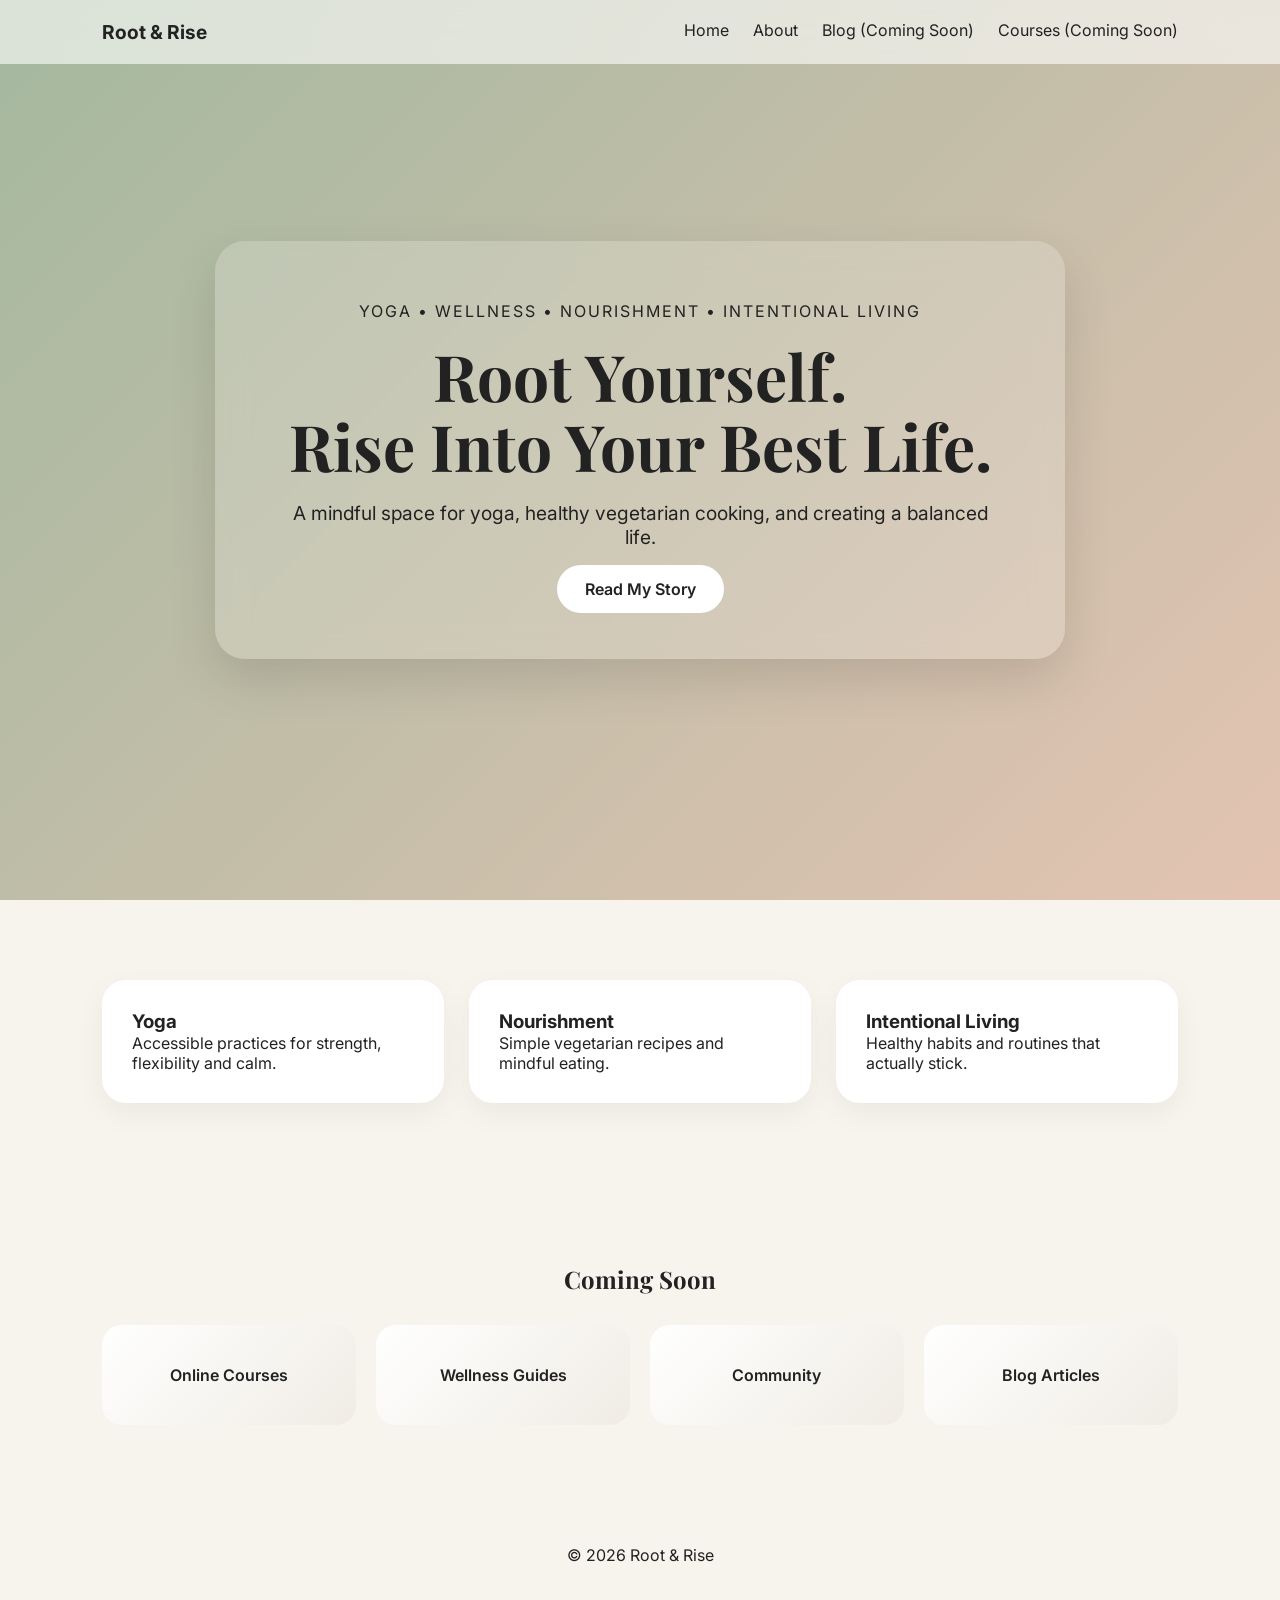
==== index.html @ e66ebacc "Initial Root & Rise website" ====
<!DOCTYPE html>
<html lang="en">
<head>
<meta charset="UTF-8">
<meta name="viewport" content="width=device-width, initial-scale=1.0">
<title>Root & Rise</title>
<link rel="preconnect" href="https://fonts.googleapis.com">
<link rel="preconnect" href="https://fonts.gstatic.com" crossorigin>
<link href="https://fonts.googleapis.com/css2?family=Inter:wght@300;400;500;600;700&family=Playfair+Display:wght@600;700&display=swap" rel="stylesheet">
<link rel="stylesheet" href="styles.css">
</head>
<body>
<nav>
<div class="logo">Root & Rise</div>
<div class="menu">
<a href="index.html">Home</a>
<a href="about.html">About</a>
<a href="#">Blog (Coming Soon)</a>
<a href="#">Courses (Coming Soon)</a>
</div>
</nav>

<section class="hero">
<div class="glass">
<p class="tag">Yoga • Wellness • Nourishment • Intentional Living</p>
<h1>Root Yourself.<br>Rise Into Your Best Life.</h1>
<p class="lead">A mindful space for yoga, healthy vegetarian cooking, and creating a balanced life.</p>
<a class="btn" href="about.html">Read My Story</a>
</div>
</section>

<section class="features">
<div class="card"><h3>Yoga</h3><p>Accessible practices for strength, flexibility and calm.</p></div>
<div class="card"><h3>Nourishment</h3><p>Simple vegetarian recipes and mindful eating.</p></div>
<div class="card"><h3>Intentional Living</h3><p>Healthy habits and routines that actually stick.</p></div>
</section>

<section class="coming">
<h2>Coming Soon</h2>
<div class="grid">
<div class="box">Online Courses</div>
<div class="box">Wellness Guides</div>
<div class="box">Community</div>
<div class="box">Blog Articles</div>
</div>
</section>

<footer>© 2026 Root & Rise</footer>
</body>
</html>
---- styles.css ----
:root{
--sage:#8FA98B;
--cream:#F7F4EE;
--dark:#222;
--accent:#C57B57;
}

*{margin:0;padding:0;box-sizing:border-box}
body{
font-family:Inter,sans-serif;
background:var(--cream);
color:var(--dark);
}

nav{
position:fixed;
top:0;
width:100%;
display:flex;
justify-content:space-between;
padding:20px 8%;
backdrop-filter:blur(20px);
background:rgba(255,255,255,.6);
z-index:100;
}

.logo{
font-weight:700;
font-size:1.2rem;
}

.menu{
display:flex;
gap:24px;
}

.menu a{
text-decoration:none;
color:var(--dark);
}

.hero{
height:100vh;
display:flex;
align-items:center;
justify-content:center;
background:
linear-gradient(135deg, rgba(143,169,139,.8), rgba(197,123,87,.4));
padding:30px;
}

.glass{
max-width:850px;
background:rgba(255,255,255,.18);
backdrop-filter:blur(15px);
padding:60px;
border-radius:30px;
text-align:center;
box-shadow:0 20px 50px rgba(0,0,0,.12);
}

.tag{
letter-spacing:2px;
text-transform:uppercase;
margin-bottom:20px;
}

h1,h2{
font-family:"Playfair Display",serif;
}

h1{
font-size:4rem;
line-height:1.1;
margin-bottom:20px;
}

.lead{
font-size:1.2rem;
margin-bottom:30px;
}

.btn{
background:white;
padding:14px 28px;
border-radius:999px;
text-decoration:none;
color:#222;
font-weight:600;
}

.features{
display:grid;
grid-template-columns:repeat(auto-fit,minmax(250px,1fr));
gap:25px;
padding:80px 8%;
}

.card{
background:white;
padding:30px;
border-radius:24px;
box-shadow:0 10px 30px rgba(0,0,0,.05);
}

.coming{
padding:80px 8%;
text-align:center;
}

.grid{
margin-top:30px;
display:grid;
grid-template-columns:repeat(auto-fit,minmax(220px,1fr));
gap:20px;
}

.box{
background:linear-gradient(135deg,#fff,#f0ece5);
padding:40px;
border-radius:20px;
font-weight:600;
}

.about{
padding:150px 8% 80px;
max-width:900px;
margin:auto;
}

.story{
margin-top:30px;
background:white;
padding:40px;
border-radius:24px;
line-height:1.8;
box-shadow:0 10px 30px rgba(0,0,0,.05);
}

footer{
padding:40px;
text-align:center;
}
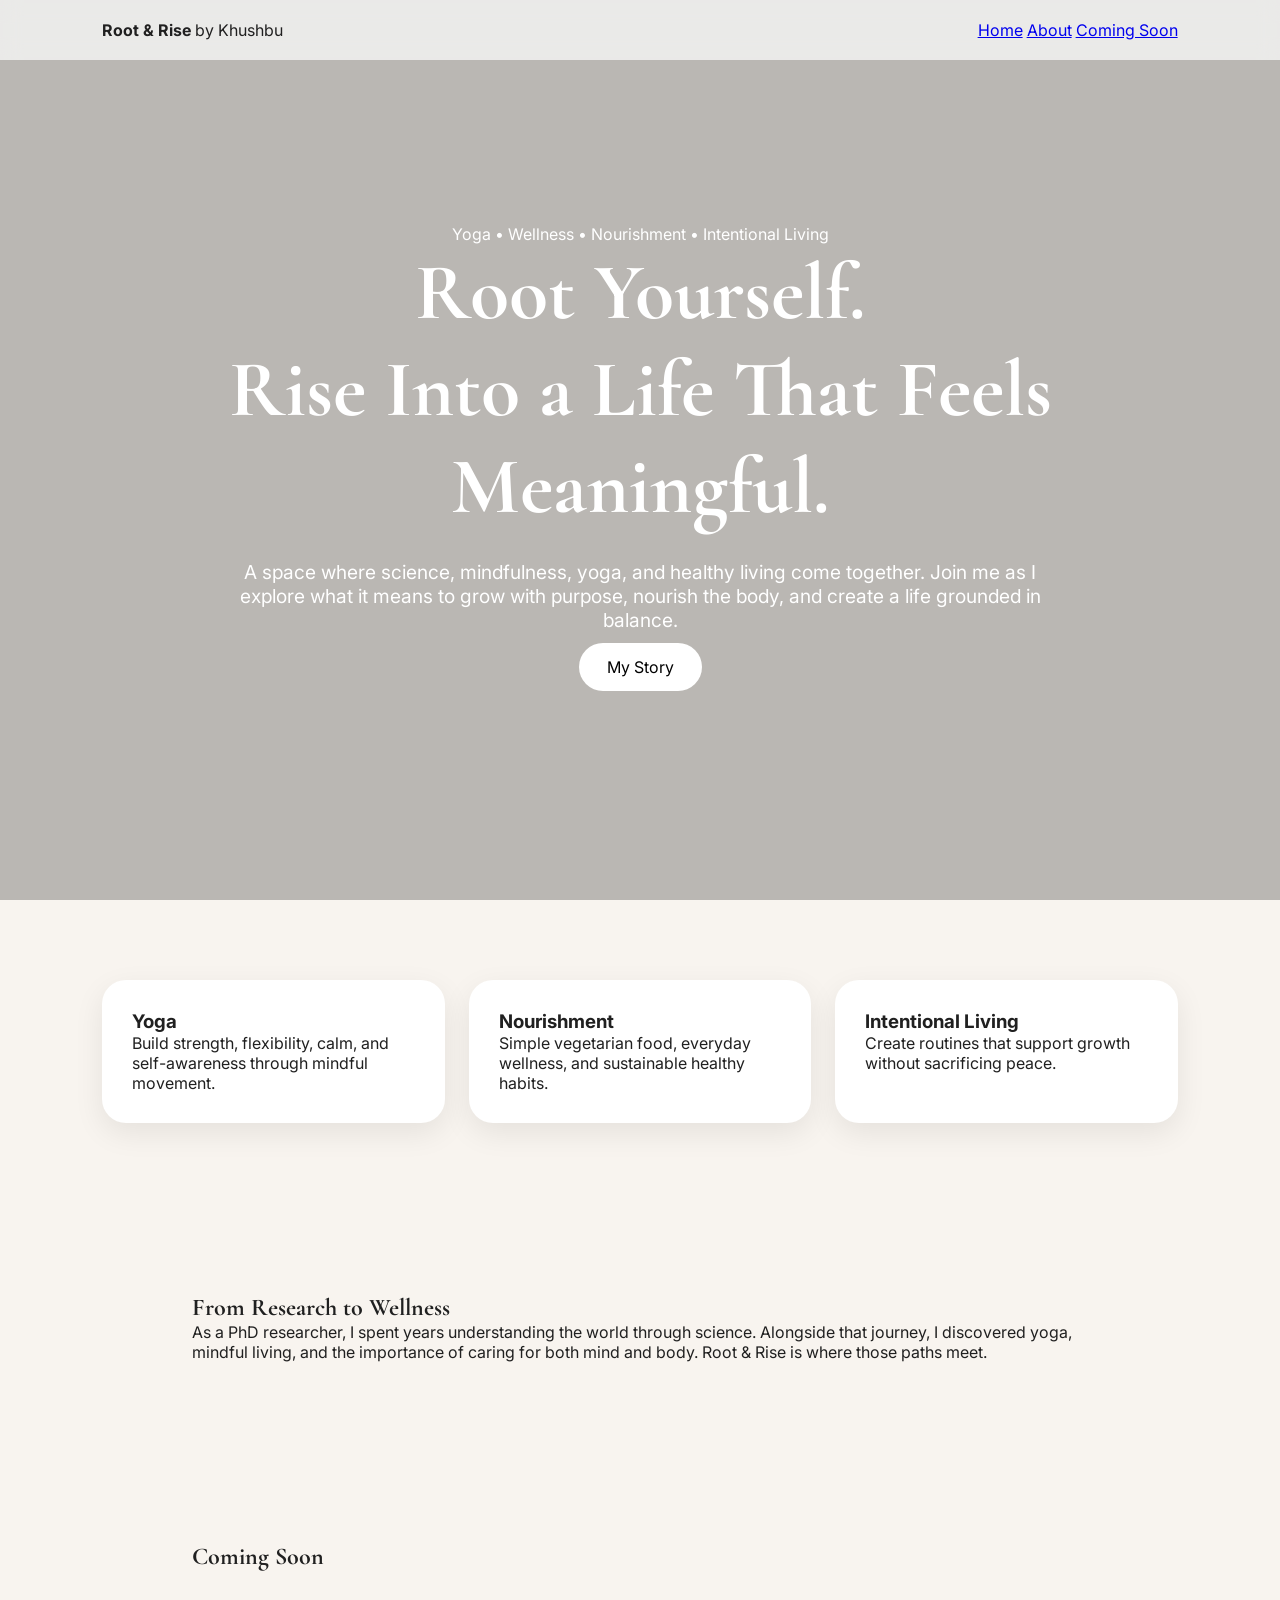
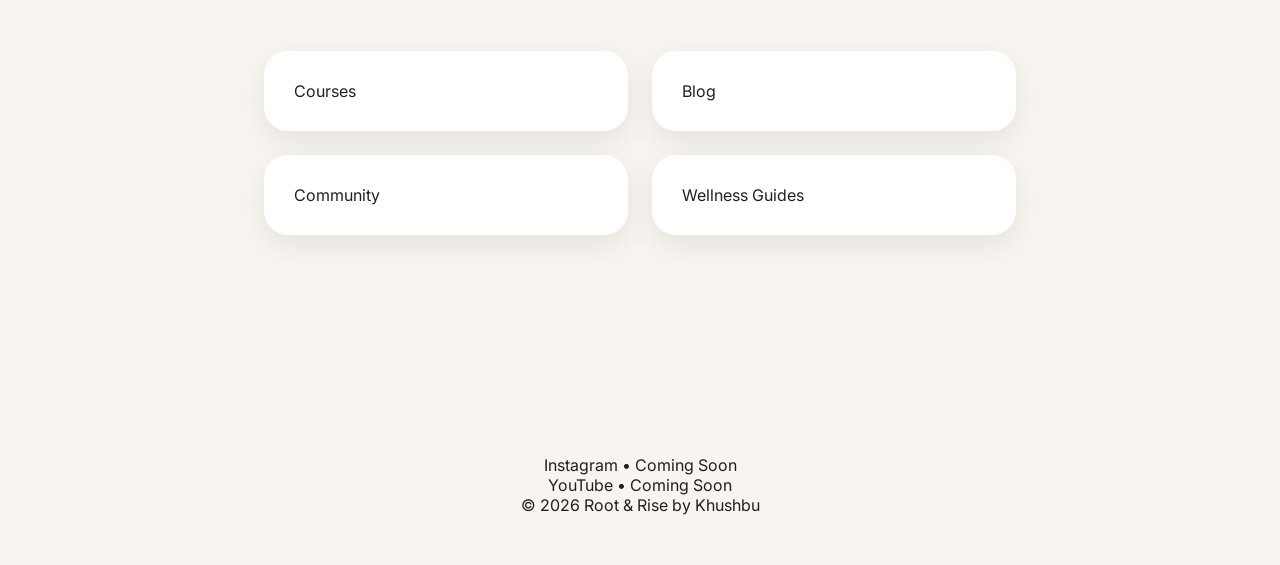
==== commit 05ccbad7: "Upgrade Root & Rise website" ====
--- a/index.html
+++ b/index.html
@@ -2,49 +2,59 @@
 <html lang="en">
 <head>
 <meta charset="UTF-8">
-<meta name="viewport" content="width=device-width, initial-scale=1.0">
-<title>Root & Rise</title>
-<link rel="preconnect" href="https://fonts.googleapis.com">
-<link rel="preconnect" href="https://fonts.gstatic.com" crossorigin>
-<link href="https://fonts.googleapis.com/css2?family=Inter:wght@300;400;500;600;700&family=Playfair+Display:wght@600;700&display=swap" rel="stylesheet">
-<link rel="stylesheet" href="styles.css">
+<meta name="viewport" content="width=device-width,initial-scale=1.0">
+<title>Root & Rise by Khushbu</title>
+<link href="https://fonts.googleapis.com/css2?family=Inter:wght@300;400;500;600&family=Cormorant+Garamond:wght@500;600;700&display=swap" rel="stylesheet">
+<link rel="icon" href="assets/img/favicon.svg">
+<link rel="stylesheet" href="assets/css/style.css">
 </head>
 <body>
 <nav>
-<div class="logo">Root & Rise</div>
-<div class="menu">
+<div class="logo">Root & Rise <span>by Khushbu</span></div>
+<div class="links">
 <a href="index.html">Home</a>
 <a href="about.html">About</a>
-<a href="#">Blog (Coming Soon)</a>
-<a href="#">Courses (Coming Soon)</a>
+<a href="#coming">Coming Soon</a>
 </div>
 </nav>
 
-<section class="hero">
-<div class="glass">
-<p class="tag">Yoga • Wellness • Nourishment • Intentional Living</p>
-<h1>Root Yourself.<br>Rise Into Your Best Life.</h1>
-<p class="lead">A mindful space for yoga, healthy vegetarian cooking, and creating a balanced life.</p>
-<a class="btn" href="about.html">Read My Story</a>
+<header class="hero">
+<div class="overlay"></div>
+<div class="hero-content">
+<p class="eyebrow">Yoga • Wellness • Nourishment • Intentional Living</p>
+<h1>Root Yourself.<br>Rise Into a Life That Feels Meaningful.</h1>
+<p class="intro">A space where science, mindfulness, yoga, and healthy living come together. Join me as I explore what it means to grow with purpose, nourish the body, and create a life grounded in balance.</p>
+<a class="btn" href="about.html">My Story</a>
+</div>
+</header>
+
+<section class="pillars">
+<div class="card"><h3>Yoga</h3><p>Build strength, flexibility, calm, and self-awareness through mindful movement.</p></div>
+<div class="card"><h3>Nourishment</h3><p>Simple vegetarian food, everyday wellness, and sustainable healthy habits.</p></div>
+<div class="card"><h3>Intentional Living</h3><p>Create routines that support growth without sacrificing peace.</p></div>
+</section>
+
+<section class="journey">
+<h2>From Research to Wellness</h2>
+<p>As a PhD researcher, I spent years understanding the world through science. Alongside that journey, I discovered yoga, mindful living, and the importance of caring for both mind and body. Root & Rise is where those paths meet.</p>
+</section>
+
+<section id="coming" class="coming">
+<h2>Coming Soon</h2>
+<div class="grid">
+<div>Courses</div>
+<div>Blog</div>
+<div>Community</div>
+<div>Wellness Guides</div>
 </div>
 </section>
 
-<section class="features">
-<div class="card"><h3>Yoga</h3><p>Accessible practices for strength, flexibility and calm.</p></div>
-<div class="card"><h3>Nourishment</h3><p>Simple vegetarian recipes and mindful eating.</p></div>
-<div class="card"><h3>Intentional Living</h3><p>Healthy habits and routines that actually stick.</p></div>
-</section>
+<footer>
+<p>Instagram • Coming Soon</p>
+<p>YouTube • Coming Soon</p>
+<p>© 2026 Root & Rise by Khushbu</p>
+</footer>
 
-<section class="coming">
-<h2>Coming Soon</h2>
-<div class="grid">
-<div class="box">Online Courses</div>
-<div class="box">Wellness Guides</div>
-<div class="box">Community</div>
-<div class="box">Blog Articles</div>
-</div>
-</section>
-
-<footer>© 2026 Root & Rise</footer>
+<script src="assets/js/main.js"></script>
 </body>
 </html>
--- a/assets/css/style.css
+++ b/assets/css/style.css
@@ -0,0 +1,17 @@
+
+:root{--sage:#8fa98b;--cream:#f8f4ef;--dark:#202020;}
+*{margin:0;padding:0;box-sizing:border-box;scroll-behavior:smooth}
+body{font-family:Inter,sans-serif;background:var(--cream);color:var(--dark)}
+nav{position:fixed;top:0;width:100%;display:flex;justify-content:space-between;padding:20px 8%;background:rgba(255,255,255,.7);backdrop-filter:blur(10px);z-index:10}
+.logo{font-weight:700}.logo span{font-weight:400}
+.hero{height:100vh;background:linear-gradient(rgba(0,0,0,.25),rgba(0,0,0,.25)),url('https://images.unsplash.com/photo-1506126613408-eca07ce68773?auto=format&fit=crop&w=1600&q=80');background-size:cover;background-position:center;display:flex;align-items:center;justify-content:center;text-align:center;color:white;padding:20px}
+.hero-content{max-width:850px}
+h1,h2{font-family:"Cormorant Garamond",serif}
+h1{font-size:5rem}.intro{font-size:1.2rem;margin:25px 0}
+.btn{background:white;color:black;padding:14px 28px;border-radius:40px;text-decoration:none}
+.pillars,.grid{display:grid;grid-template-columns:repeat(auto-fit,minmax(240px,1fr));gap:24px;padding:80px 8%}
+.card,.grid div{background:white;padding:30px;border-radius:24px;box-shadow:0 10px 30px rgba(0,0,0,.08)}
+.journey,.coming,.about{padding:90px 8%;max-width:1100px;margin:auto}
+.big{font-size:1.5rem;margin:20px 0}
+footer{text-align:center;padding:50px}
+@media(max-width:768px){h1{font-size:3rem}}
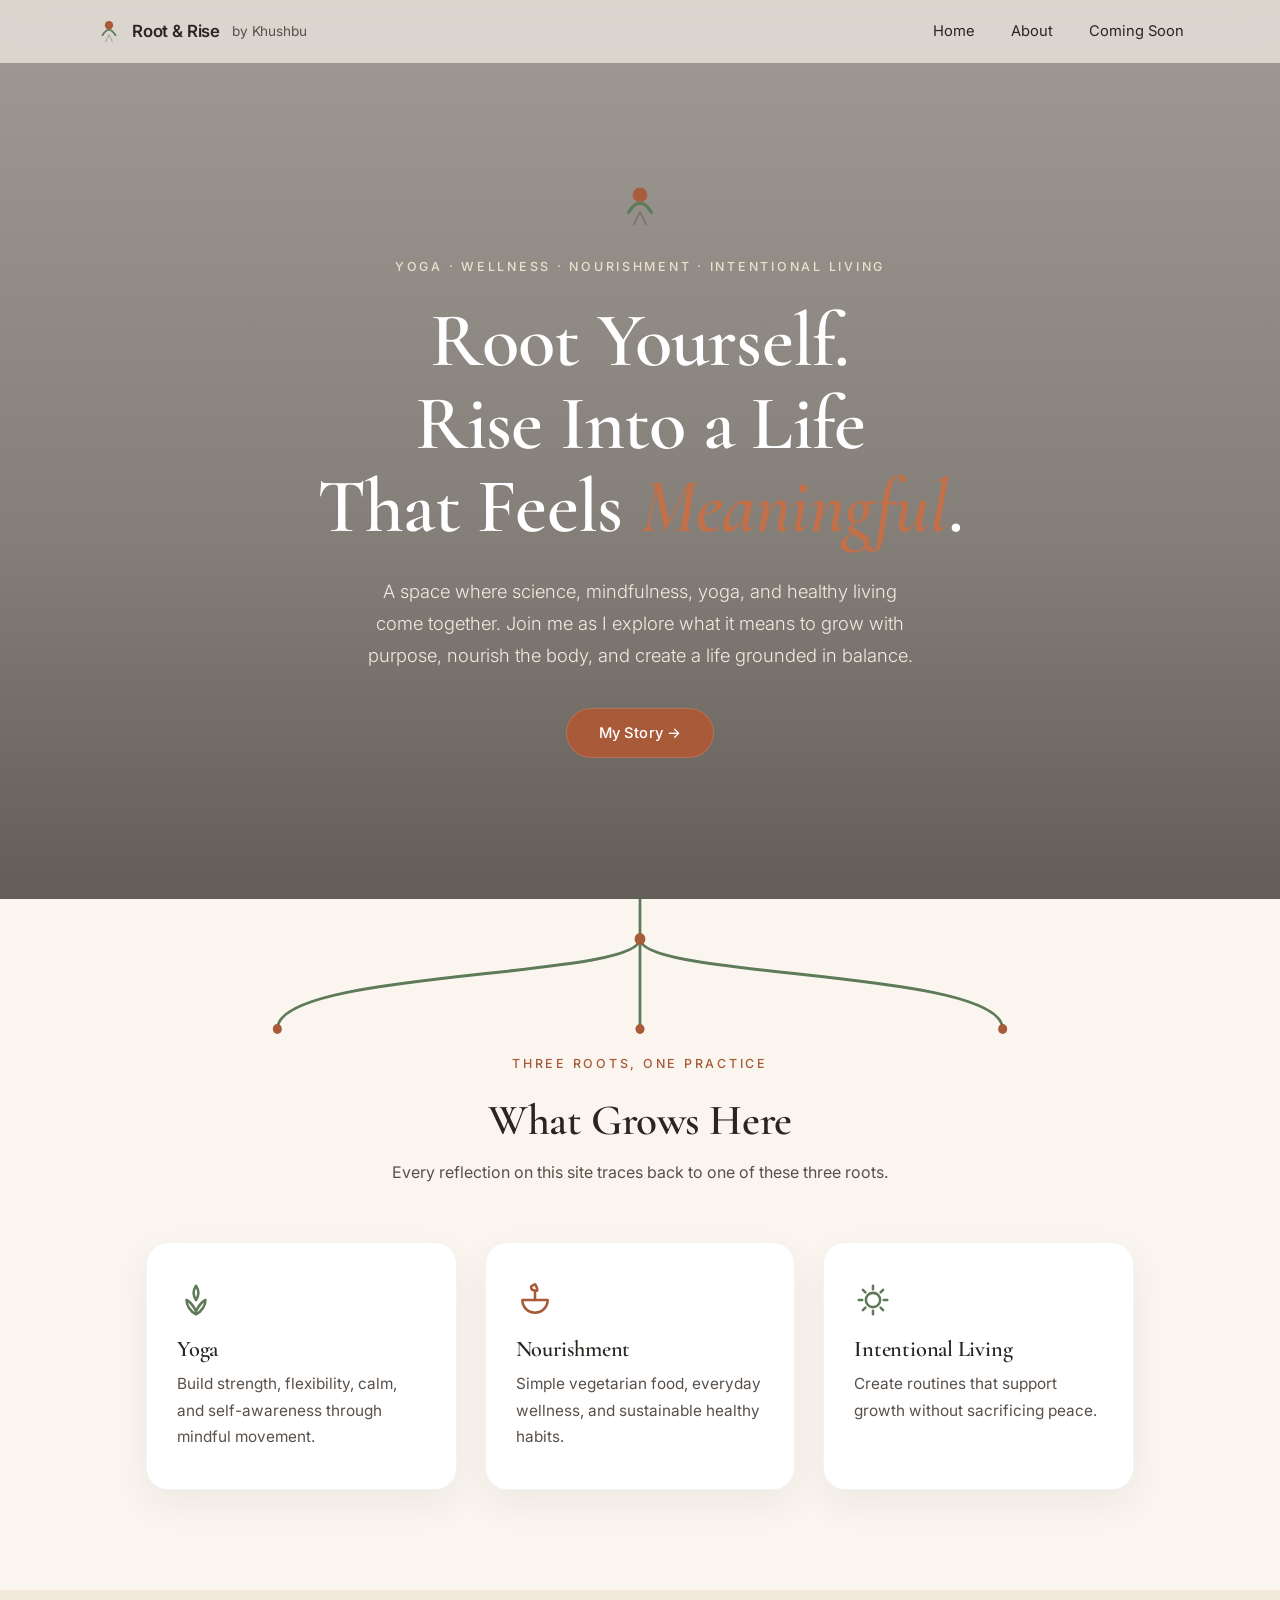
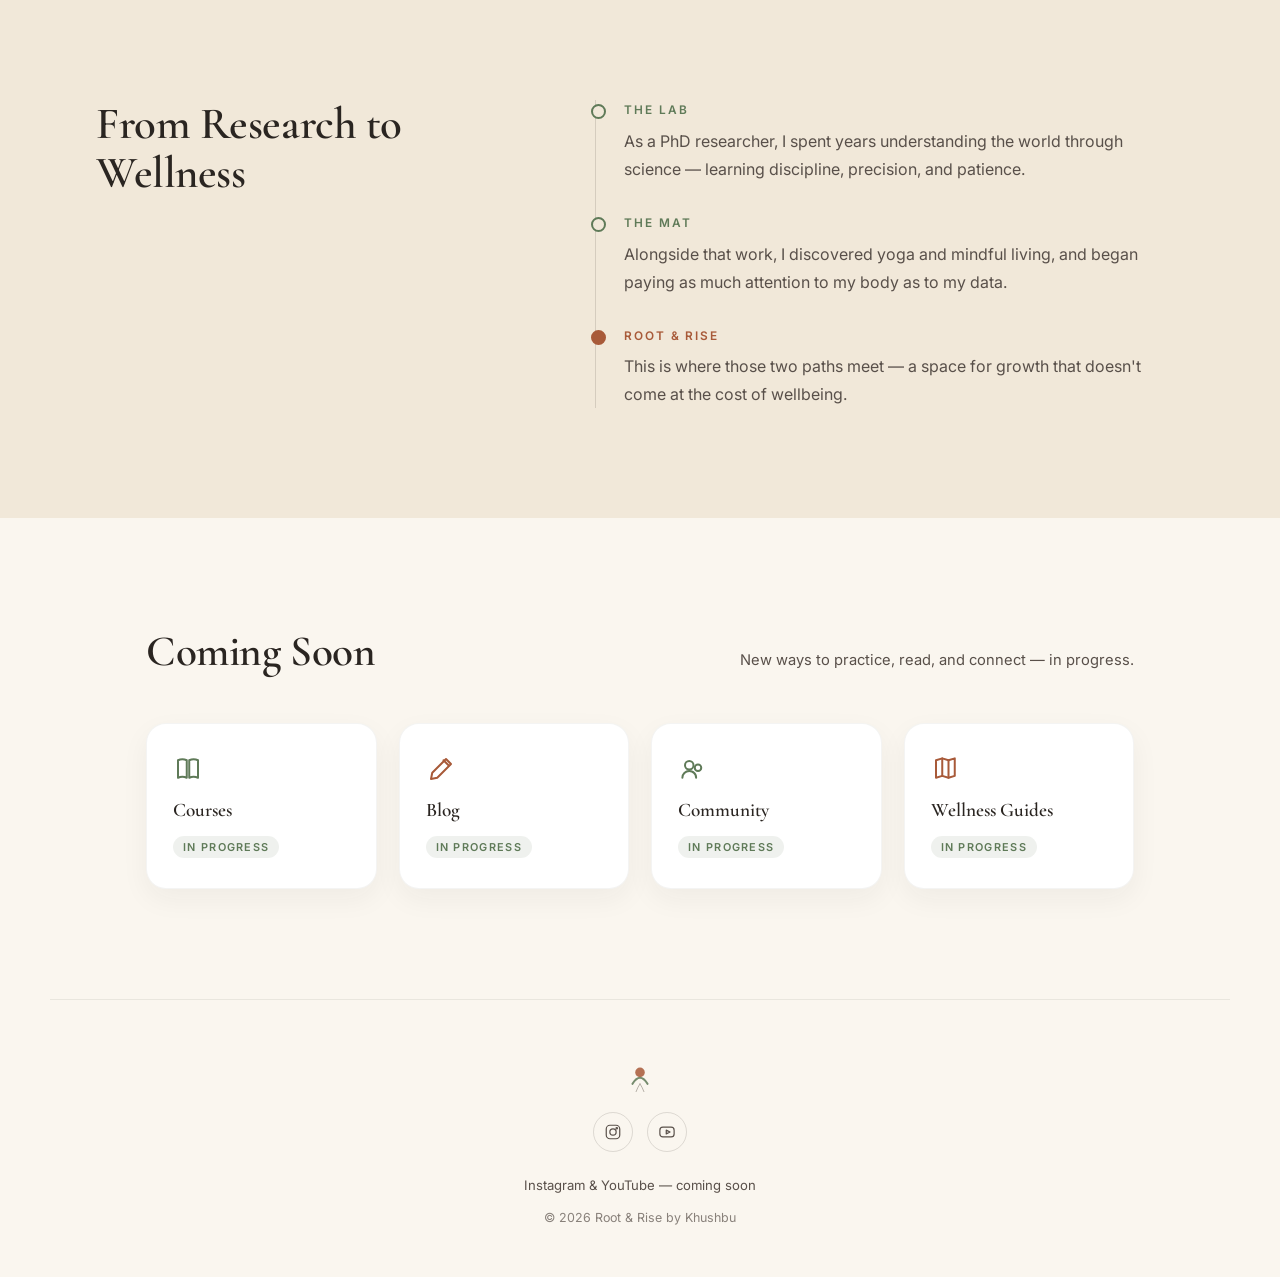
==== commit 778bd26d: "Premium redesign" ====
--- a/index.html
+++ b/index.html
@@ -1,60 +1,142 @@
 <!DOCTYPE html>
 <html lang="en">
 <head>
+<script>document.documentElement.classList.add('js')</script>
 <meta charset="UTF-8">
 <meta name="viewport" content="width=device-width,initial-scale=1.0">
 <title>Root & Rise by Khushbu</title>
-<link href="https://fonts.googleapis.com/css2?family=Inter:wght@300;400;500;600&family=Cormorant+Garamond:wght@500;600;700&display=swap" rel="stylesheet">
+<meta name="description" content="Root & Rise is Khushbu's space for yoga, nourishment, and intentional living — where a background in science meets a life built on mindful practice.">
+<link rel="preconnect" href="https://fonts.googleapis.com">
+<link href="https://fonts.googleapis.com/css2?family=Inter:wght@300;400;500;600&family=Cormorant+Garamond:ital,wght@0,500;0,600;0,700;1,500;1,600&display=swap" rel="stylesheet">
 <link rel="icon" href="assets/img/favicon.svg">
 <link rel="stylesheet" href="assets/css/style.css">
 </head>
 <body>
+
 <nav>
-<div class="logo">Root & Rise <span>by Khushbu</span></div>
-<div class="links">
-<a href="index.html">Home</a>
-<a href="about.html">About</a>
-<a href="#coming">Coming Soon</a>
-</div>
+  <a class="logo" href="index.html">
+    <img src="assets/img/logo.svg" alt="">
+    Root & Rise <span>by Khushbu</span>
+  </a>
+  <div class="links">
+    <a href="index.html">Home</a>
+    <a href="about.html">About</a>
+    <a href="#coming">Coming Soon</a>
+  </div>
+  <button class="nav-toggle" aria-label="Toggle menu" aria-expanded="false">
+    <span></span><span></span><span></span>
+  </button>
 </nav>
 
 <header class="hero">
-<div class="overlay"></div>
-<div class="hero-content">
-<p class="eyebrow">Yoga • Wellness • Nourishment • Intentional Living</p>
-<h1>Root Yourself.<br>Rise Into a Life That Feels Meaningful.</h1>
-<p class="intro">A space where science, mindfulness, yoga, and healthy living come together. Join me as I explore what it means to grow with purpose, nourish the body, and create a life grounded in balance.</p>
-<a class="btn" href="about.html">My Story</a>
-</div>
+  <div class="hero-content">
+    <img class="hero-mark" src="assets/img/logo.svg" alt="">
+    <p class="eyebrow">Yoga · Wellness · Nourishment · Intentional Living</p>
+    <h1>Root Yourself.<br>Rise Into a Life<br>That Feels <span class="accent">Meaningful</span>.</h1>
+    <p class="intro">A space where science, mindfulness, yoga, and healthy living come together. Join me as I explore what it means to grow with purpose, nourish the body, and create a life grounded in balance.</p>
+    <a class="btn" href="about.html">My Story →</a>
+  </div>
 </header>
 
-<section class="pillars">
-<div class="card"><h3>Yoga</h3><p>Build strength, flexibility, calm, and self-awareness through mindful movement.</p></div>
-<div class="card"><h3>Nourishment</h3><p>Simple vegetarian food, everyday wellness, and sustainable healthy habits.</p></div>
-<div class="card"><h3>Intentional Living</h3><p>Create routines that support growth without sacrificing peace.</p></div>
+<section class="roots">
+  <div class="roots-graphic" aria-hidden="true">
+    <svg viewBox="0 0 1200 140" preserveAspectRatio="none" xmlns="http://www.w3.org/2000/svg">
+      <path d="M600 0 L600 40" stroke="#5F7A58" stroke-width="3" fill="none" stroke-linecap="round"/>
+      <path d="M600 40 C 600 80, 200 70, 200 130" stroke="#5F7A58" stroke-width="3" fill="none" stroke-linecap="round"/>
+      <path d="M600 40 L600 130" stroke="#5F7A58" stroke-width="3" fill="none" stroke-linecap="round"/>
+      <path d="M600 40 C 600 80, 1000 70, 1000 130" stroke="#5F7A58" stroke-width="3" fill="none" stroke-linecap="round"/>
+      <circle cx="600" cy="40" r="6" fill="#A85A39"/>
+      <circle cx="200" cy="130" r="5" fill="#A85A39"/>
+      <circle cx="600" cy="130" r="5" fill="#A85A39"/>
+      <circle cx="1000" cy="130" r="5" fill="#A85A39"/>
+    </svg>
+  </div>
+
+  <section class="pillars">
+    <div class="pillars-intro reveal">
+      <p class="eyebrow" style="color:var(--terracotta-deep)">Three Roots, One Practice</p>
+      <h2>What Grows Here</h2>
+      <p>Every reflection on this site traces back to one of these three roots.</p>
+    </div>
+    <div class="grid-3">
+      <article class="card reveal">
+        <svg class="icon" viewBox="0 0 24 24" fill="none" stroke="#5F7A58" stroke-width="1.6" stroke-linecap="round" stroke-linejoin="round"><path d="M12 21c-4-2-6-6-6-9 2 1 4 3 6 7 2-4 4-6 6-7 0 3-2 7-6 9z"/><path d="M12 12c-2-3-2-6 0-9 2 3 2 6 0 9z"/></svg>
+        <h3>Yoga</h3>
+        <p>Build strength, flexibility, calm, and self-awareness through mindful movement.</p>
+      </article>
+      <article class="card reveal">
+        <svg class="icon" viewBox="0 0 24 24" fill="none" stroke="#A85A39" stroke-width="1.6" stroke-linecap="round" stroke-linejoin="round"><path d="M4 12h16c0 4.5-3.5 8-8 8s-8-3.5-8-8z"/><path d="M12 12V6"/><path d="M12 6c-1.5 0-2.5-1-2.5-2.5C10.5 3 11.5 2 12 2c.5 1 1.5 2 1.5 3.5C13.5 6.5 13 6 12 6z"/></svg>
+        <h3>Nourishment</h3>
+        <p>Simple vegetarian food, everyday wellness, and sustainable healthy habits.</p>
+      </article>
+      <article class="card reveal">
+        <svg class="icon" viewBox="0 0 24 24" fill="none" stroke="#5F7A58" stroke-width="1.6" stroke-linecap="round" stroke-linejoin="round"><circle cx="12" cy="12" r="4.5"/><path d="M12 3v2.2M12 18.8V21M3 12h2.2M18.8 12H21M5.6 5.6l1.6 1.6M16.8 16.8l1.6 1.6M5.6 18.4l1.6-1.6M16.8 7.2l1.6-1.6"/></svg>
+        <h3>Intentional Living</h3>
+        <p>Create routines that support growth without sacrificing peace.</p>
+      </article>
+    </div>
+  </section>
 </section>
 
 <section class="journey">
-<h2>From Research to Wellness</h2>
-<p>As a PhD researcher, I spent years understanding the world through science. Alongside that journey, I discovered yoga, mindful living, and the importance of caring for both mind and body. Root & Rise is where those paths meet.</p>
+  <div class="journey-inner">
+    <h2 class="reveal">From Research to Wellness</h2>
+    <div class="timeline reveal">
+      <div class="timeline-step">
+        <p class="stage">The Lab</p>
+        <p>As a PhD researcher, I spent years understanding the world through science — learning discipline, precision, and patience.</p>
+      </div>
+      <div class="timeline-step">
+        <p class="stage">The Mat</p>
+        <p>Alongside that work, I discovered yoga and mindful living, and began paying as much attention to my body as to my data.</p>
+      </div>
+      <div class="timeline-step">
+        <p class="stage">Root & Rise</p>
+        <p>This is where those two paths meet — a space for growth that doesn't come at the cost of wellbeing.</p>
+      </div>
+    </div>
+  </div>
 </section>
 
 <section id="coming" class="coming">
-<h2>Coming Soon</h2>
-<div class="grid">
-<div>Courses</div>
-<div>Blog</div>
-<div>Community</div>
-<div>Wellness Guides</div>
-</div>
+  <div class="coming-head reveal">
+    <h2>Coming Soon</h2>
+    <p>New ways to practice, read, and connect — in progress.</p>
+  </div>
+  <div class="grid reveal">
+    <div>
+      <svg viewBox="0 0 24 24" fill="none" stroke="#5F7A58" stroke-width="1.6" stroke-linecap="round" stroke-linejoin="round"><path d="M4 5c2-1 5-1 7 0v14c-2-1-5-1-7 0V5z"/><path d="M20 5c-2-1-5-1-7 0v14c2-1 5-1 7 0V5z"/></svg>
+      <span class="label">Courses</span>
+      <span class="tag">In progress</span>
+    </div>
+    <div>
+      <svg viewBox="0 0 24 24" fill="none" stroke="#A85A39" stroke-width="1.6" stroke-linecap="round" stroke-linejoin="round"><path d="M4 20l1-5 11-11 4 4-11 11-5 1z"/><path d="M14 5l4 4"/></svg>
+      <span class="label">Blog</span>
+      <span class="tag">In progress</span>
+    </div>
+    <div>
+      <svg viewBox="0 0 24 24" fill="none" stroke="#5F7A58" stroke-width="1.6" stroke-linecap="round" stroke-linejoin="round"><circle cx="9" cy="9" r="3.4"/><circle cx="16" cy="11" r="2.6"/><path d="M3.5 19c0-3 2.4-5.4 5.5-5.4s5.5 2.4 5.5 5.4M14.5 19c0-2-1-3.6-2.4-4.6"/></svg>
+      <span class="label">Community</span>
+      <span class="tag">In progress</span>
+    </div>
+    <div>
+      <svg viewBox="0 0 24 24" fill="none" stroke="#A85A39" stroke-width="1.6" stroke-linecap="round" stroke-linejoin="round"><path d="M4 5l5-1.5 5 1.5 5-1.5v14l-5 1.5-5-1.5-5 1.5V5z"/><path d="M9 3.5v14M14 5v14"/></svg>
+      <span class="label">Wellness Guides</span>
+      <span class="tag">In progress</span>
+    </div>
+  </div>
 </section>
 
 <footer>
-<p>Instagram • Coming Soon</p>
-<p>YouTube • Coming Soon</p>
-<p>© 2026 Root & Rise by Khushbu</p>
+  <img class="footer-mark" src="assets/img/logo.svg" alt="">
+  <div class="social">
+    <a href="#" aria-label="Instagram — coming soon"><svg viewBox="0 0 24 24" fill="none" stroke="currentColor" stroke-width="1.6" stroke-linecap="round" stroke-linejoin="round"><rect x="3" y="3" width="18" height="18" rx="5"/><circle cx="12" cy="12" r="4.2"/><circle cx="17" cy="7" r="1"/></svg></a>
+    <a href="#" aria-label="YouTube — coming soon"><svg viewBox="0 0 24 24" fill="none" stroke="currentColor" stroke-width="1.6" stroke-linecap="round" stroke-linejoin="round"><rect x="2.5" y="5.5" width="19" height="13" rx="4"/><path d="M11 9.5l5 2.5-5 2.5v-5z"/></svg></a>
+  </div>
+  <p class="fine">Instagram & YouTube — coming soon</p>
+  <p class="copyright">© 2026 Root & Rise by Khushbu</p>
 </footer>
 
 <script src="assets/js/main.js"></script>
 </body>
-</html>+</html>
--- a/assets/css/style.css
+++ b/assets/css/style.css
@@ -1,17 +1,268 @@
-
-:root{--sage:#8fa98b;--cream:#f8f4ef;--dark:#202020;}
-*{margin:0;padding:0;box-sizing:border-box;scroll-behavior:smooth}
-body{font-family:Inter,sans-serif;background:var(--cream);color:var(--dark)}
-nav{position:fixed;top:0;width:100%;display:flex;justify-content:space-between;padding:20px 8%;background:rgba(255,255,255,.7);backdrop-filter:blur(10px);z-index:10}
-.logo{font-weight:700}.logo span{font-weight:400}
-.hero{height:100vh;background:linear-gradient(rgba(0,0,0,.25),rgba(0,0,0,.25)),url('https://images.unsplash.com/photo-1506126613408-eca07ce68773?auto=format&fit=crop&w=1600&q=80');background-size:cover;background-position:center;display:flex;align-items:center;justify-content:center;text-align:center;color:white;padding:20px}
-.hero-content{max-width:850px}
-h1,h2{font-family:"Cormorant Garamond",serif}
-h1{font-size:5rem}.intro{font-size:1.2rem;margin:25px 0}
-.btn{background:white;color:black;padding:14px 28px;border-radius:40px;text-decoration:none}
-.pillars,.grid{display:grid;grid-template-columns:repeat(auto-fit,minmax(240px,1fr));gap:24px;padding:80px 8%}
-.card,.grid div{background:white;padding:30px;border-radius:24px;box-shadow:0 10px 30px rgba(0,0,0,.08)}
-.journey,.coming,.about{padding:90px 8%;max-width:1100px;margin:auto}
-.big{font-size:1.5rem;margin:20px 0}
-footer{text-align:center;padding:50px}
-@media(max-width:768px){h1{font-size:3rem}}
+/* ============================================
+   Root & Rise — design tokens
+   ============================================ */
+:root{
+  --cream:        #FAF6EF;
+  --cream-deep:   #F1E8D9;
+  --ink:          #2A2521;
+  --ink-soft:     #59504A;
+  --terracotta:   #C2704A;
+  --terracotta-deep: #A85A39;
+  --sage:         #87A37D;
+  --sage-deep:    #5F7A58;
+
+  --serif: "Cormorant Garamond", serif;
+  --sans: "Inter", sans-serif;
+
+  --max: 1180px;
+  --pad: clamp(24px, 8vw, 96px);
+
+  --ease: cubic-bezier(.22,.61,.36,1);
+}
+
+*{margin:0;padding:0;box-sizing:border-box}
+html{scroll-behavior:smooth}
+body{
+  font-family:var(--sans);
+  background:var(--cream);
+  color:var(--ink);
+  font-weight:400;
+  -webkit-font-smoothing:antialiased;
+}
+img,svg{display:block;max-width:100%}
+a{color:inherit}
+h1,h2,h3{font-family:var(--serif);font-weight:600;line-height:1.08;letter-spacing:-.01em}
+p{line-height:1.75;color:var(--ink-soft)}
+.wrap{max-width:var(--max);margin:0 auto;padding-left:var(--pad);padding-right:var(--pad)}
+
+:focus-visible{outline:2px solid var(--terracotta-deep);outline-offset:3px;border-radius:4px}
+
+@media (prefers-reduced-motion: reduce){
+  *{animation-duration:.01ms !important;animation-iteration-count:1 !important;transition-duration:.01ms !important;scroll-behavior:auto !important}
+}
+
+/* ============================================
+   Reveal-on-scroll (driven by main.js)
+   Content is visible by default; the hidden/animated
+   state only applies once main.js confirms JS is active,
+   so nothing depends on script for visibility.
+   ============================================ */
+.reveal{opacity:1;transform:none}
+html.js .reveal{opacity:0;transform:translateY(22px);transition:opacity .7s var(--ease), transform .7s var(--ease)}
+html.js .reveal.is-visible{opacity:1;transform:translateY(0)}
+
+/* ============================================
+   Nav
+   ============================================ */
+nav{
+  position:fixed;top:0;left:0;width:100%;z-index:100;
+  display:flex;align-items:center;justify-content:space-between;
+  padding:18px var(--pad);
+  background:rgba(250,246,239,.65);
+  backdrop-filter:blur(14px);
+  -webkit-backdrop-filter:blur(14px);
+  border-bottom:1px solid transparent;
+  transition:background .35s var(--ease), border-color .35s var(--ease), padding .35s var(--ease);
+}
+nav.scrolled{
+  background:rgba(250,246,239,.92);
+  border-bottom-color:rgba(42,37,33,.08);
+  padding:12px var(--pad);
+}
+.logo{display:flex;align-items:center;gap:10px;font-weight:600;font-size:1.05rem;letter-spacing:-.01em;text-decoration:none}
+.logo img{width:26px;height:26px}
+.logo span{font-weight:400;color:var(--ink-soft);font-size:.85rem;margin-left:2px}
+.links{display:flex;align-items:center;gap:36px;font-size:.92rem}
+.links a{text-decoration:none;color:var(--ink);position:relative;padding:4px 0}
+.links a::after{
+  content:"";position:absolute;left:0;bottom:0;height:1px;width:0;background:var(--terracotta-deep);
+  transition:width .3s var(--ease);
+}
+.links a:hover::after,.links a:focus-visible::after{width:100%}
+
+.nav-toggle{display:none;flex-direction:column;gap:5px;background:none;border:none;cursor:pointer;padding:6px;z-index:101}
+.nav-toggle span{width:22px;height:2px;background:var(--ink);transition:transform .3s var(--ease), opacity .3s var(--ease)}
+.nav-toggle[aria-expanded="true"] span:nth-child(1){transform:translateY(7px) rotate(45deg)}
+.nav-toggle[aria-expanded="true"] span:nth-child(2){opacity:0}
+.nav-toggle[aria-expanded="true"] span:nth-child(3){transform:translateY(-7px) rotate(-45deg)}
+
+/* ============================================
+   Hero
+   ============================================ */
+.hero{
+  position:relative;min-height:100vh;display:flex;align-items:center;justify-content:center;
+  text-align:center;color:#fff;padding:140px var(--pad) 100px;overflow:hidden;
+  background:
+    linear-gradient(180deg, rgba(34,28,22,.42) 0%, rgba(34,28,22,.55) 60%, rgba(34,28,22,.7) 100%),
+    url('https://images.unsplash.com/photo-1506126613408-eca07ce68773?auto=format&fit=crop&w=1600&q=80');
+  background-size:cover;background-position:center;
+}
+.hero-content{max-width:780px;position:relative;z-index:2}
+.eyebrow{
+  font-family:var(--sans);font-size:.78rem;letter-spacing:.22em;text-transform:uppercase;
+  font-weight:500;color:#EADFCB;margin-bottom:22px;
+}
+.hero h1{font-size:clamp(2.6rem,6vw,5.2rem);color:#fff}
+.hero h1 .accent{color:var(--terracotta);font-style:italic}
+.hero .intro{font-size:1.15rem;color:#F1ECE2;max-width:560px;margin:26px auto 36px;font-weight:300}
+.btn{
+  display:inline-flex;align-items:center;gap:8px;background:var(--terracotta-deep);color:#fff;
+  padding:15px 32px;border-radius:40px;text-decoration:none;font-size:.92rem;font-weight:500;
+  letter-spacing:.01em;transition:background .3s var(--ease), transform .3s var(--ease);
+  border:1px solid rgba(255,255,255,.15);
+}
+.btn:hover{background:#943f23;transform:translateY(-2px)}
+
+/* seed mark that sits in the hero, the seam the page is built around */
+.hero-mark{margin:0 auto 28px;width:46px;height:46px;opacity:.95}
+
+/* ============================================
+   Roots graphic — the signature element.
+   A single stem grows down from the hero and forks
+   into three roots that feed the three pillars below.
+   ============================================ */
+.roots{position:relative;background:var(--cream)}
+.roots-graphic{display:block;width:100%;height:auto;padding:0 var(--pad);margin-top:-1px}
+.roots-graphic svg{width:100%;height:140px;display:block}
+.roots-graphic path{stroke-dasharray:600;stroke-dashoffset:0}
+html.js .roots-graphic path{stroke-dashoffset:600;transition:stroke-dashoffset 1.4s var(--ease)}
+html.js .roots-graphic.is-visible path{stroke-dashoffset:0}
+.roots-graphic circle{opacity:1}
+html.js .roots-graphic circle{opacity:0;transition:opacity .5s var(--ease) .9s}
+html.js .roots-graphic.is-visible circle{opacity:1}
+
+@media (max-width:860px){
+  .roots-graphic{display:none}
+}
+
+/* ============================================
+   Pillars
+   ============================================ */
+.pillars{padding:0 var(--pad) 100px;max-width:var(--max);margin:0 auto}
+.pillars-intro{text-align:center;max-width:540px;margin:0 auto 56px}
+.pillars-intro h2{font-size:clamp(2rem,3.6vw,2.7rem)}
+.pillars-intro p{margin-top:14px}
+.grid-3{display:grid;grid-template-columns:repeat(3,1fr);gap:28px}
+.card{
+  background:#fff;padding:38px 30px;border-radius:22px;
+  box-shadow:0 14px 36px rgba(42,37,33,.06);
+  border:1px solid rgba(42,37,33,.05);
+  transition:transform .4s var(--ease), box-shadow .4s var(--ease);
+}
+.card:hover{transform:translateY(-6px);box-shadow:0 22px 44px rgba(42,37,33,.1)}
+.card .icon{width:38px;height:38px;margin-bottom:18px}
+.card h3{font-size:1.4rem;margin-bottom:10px}
+.card p{font-size:.96rem}
+
+@media (max-width:860px){
+  .grid-3{grid-template-columns:1fr;gap:20px;position:relative;padding-left:26px}
+  .grid-3::before{
+    content:"";position:absolute;left:6px;top:6px;bottom:6px;width:1px;
+    background:linear-gradient(180deg,var(--sage-deep),var(--terracotta-deep));
+    opacity:.35;
+  }
+  .card::before{
+    content:"";position:absolute;left:-26px;width:11px;height:11px;border-radius:50%;
+    background:var(--terracotta-deep);margin-top:6px;
+  }
+}
+
+/* ============================================
+   Journey — told as a short timeline, since it
+   genuinely is one: research, then practice, then this.
+   ============================================ */
+.journey{background:var(--cream-deep);padding:110px var(--pad)}
+.journey-inner{max-width:var(--max);margin:0 auto;display:grid;grid-template-columns:.85fr 1.15fr;gap:64px;align-items:start}
+.journey h2{font-size:clamp(2rem,3.6vw,2.8rem);max-width:380px}
+.timeline{display:flex;flex-direction:column;gap:30px;position:relative;padding-left:28px;border-left:1px solid rgba(42,37,33,.14)}
+.timeline-step{position:relative}
+.timeline-step::before{
+  content:"";position:absolute;left:-33px;top:4px;width:11px;height:11px;border-radius:50%;
+  background:var(--cream-deep);border:2px solid var(--sage-deep);
+}
+.timeline-step:last-child::before{background:var(--terracotta-deep);border-color:var(--terracotta-deep)}
+.timeline-step .stage{font-size:.74rem;letter-spacing:.16em;text-transform:uppercase;color:var(--sage-deep);font-weight:600;margin-bottom:6px}
+.timeline-step:last-child .stage{color:var(--terracotta-deep)}
+.timeline-step p{font-size:1rem}
+
+@media (max-width:780px){
+  .journey-inner{grid-template-columns:1fr;gap:36px}
+}
+
+/* ============================================
+   Coming soon
+   ============================================ */
+.coming{padding:110px var(--pad);max-width:var(--max);margin:0 auto}
+.coming-head{display:flex;align-items:baseline;justify-content:space-between;flex-wrap:wrap;gap:14px;margin-bottom:48px}
+.coming-head h2{font-size:clamp(2rem,3.6vw,2.7rem)}
+.coming-head p{margin:0;font-size:.92rem}
+.grid{display:grid;grid-template-columns:repeat(auto-fit,minmax(230px,1fr));gap:22px}
+.grid div{
+  background:#fff;padding:30px 26px;border-radius:20px;
+  box-shadow:0 10px 28px rgba(42,37,33,.05);border:1px solid rgba(42,37,33,.05);
+  display:flex;flex-direction:column;gap:14px;
+}
+.grid div svg{width:30px;height:30px}
+.grid div .label{font-family:var(--serif);font-size:1.2rem;font-weight:600}
+.grid div .tag{
+  font-size:.68rem;letter-spacing:.12em;text-transform:uppercase;color:var(--sage-deep);
+  font-weight:600;align-self:flex-start;background:rgba(95,122,88,.1);padding:4px 10px;border-radius:20px;
+}
+
+/* ============================================
+   Footer
+   ============================================ */
+footer{padding:64px var(--pad) 48px;max-width:var(--max);margin:0 auto;text-align:center;border-top:1px solid rgba(42,37,33,.08)}
+.footer-mark{width:30px;height:30px;margin:0 auto 18px;opacity:.85}
+.social{display:flex;justify-content:center;gap:14px;margin-bottom:22px}
+.social a{
+  display:flex;align-items:center;justify-content:center;width:40px;height:40px;border-radius:50%;
+  border:1px solid rgba(42,37,33,.14);color:var(--ink-soft);transition:border-color .3s var(--ease), color .3s var(--ease);
+}
+.social a:hover{border-color:var(--terracotta-deep);color:var(--terracotta-deep)}
+.social svg{width:18px;height:18px}
+footer .fine{font-size:.82rem;color:var(--ink-soft)}
+footer .copyright{font-size:.78rem;color:var(--ink-soft);opacity:.7;margin-top:10px}
+
+/* ============================================
+   About page
+   ============================================ */
+.about-hero{padding:160px var(--pad) 70px;max-width:780px;margin:0 auto;text-align:left}
+.about-hero h1{font-size:clamp(2.4rem,5.4vw,3.6rem)}
+.about-hero .big{
+  font-family:var(--serif);font-size:1.5rem;font-style:italic;color:var(--ink);
+  margin-top:22px;line-height:1.5;border-left:3px solid var(--terracotta-deep);padding-left:22px;
+}
+.about-body{max-width:680px;margin:0 auto;padding:0 var(--pad) 40px}
+.about-body p{font-size:1.05rem;margin-bottom:22px}
+.about-body p:last-of-type{margin-bottom:0}
+
+.ethos{max-width:var(--max);margin:60px auto 0;padding:0 var(--pad) 120px;display:grid;grid-template-columns:1fr 1fr;gap:24px}
+.ethos-card{background:#fff;border-radius:22px;padding:38px;box-shadow:0 14px 36px rgba(42,37,33,.06);border:1px solid rgba(42,37,33,.05)}
+.ethos-card .eyebrow{color:var(--ink-soft);margin-bottom:10px}
+.ethos-card h3{font-size:1.7rem;margin-bottom:10px}
+.ethos-card.root h3{color:var(--sage-deep)}
+.ethos-card.rise h3{color:var(--terracotta-deep)}
+.ethos-card p{font-size:.98rem}
+
+@media (max-width:700px){
+  .ethos{grid-template-columns:1fr}
+}
+
+/* ============================================
+   Responsive — nav + global type
+   ============================================ */
+@media (max-width:860px){
+  .nav-toggle{display:flex}
+  .links{
+    position:fixed;top:0;right:0;height:100vh;width:min(78vw,320px);
+    background:var(--cream);flex-direction:column;align-items:flex-start;justify-content:center;
+    gap:28px;padding:0 40px;transform:translateX(100%);transition:transform .4s var(--ease);
+    box-shadow:-18px 0 40px rgba(42,37,33,.1);font-size:1.05rem;
+  }
+  .links.open{transform:translateX(0)}
+}
+@media (max-width:480px){
+  .hero h1{font-size:2.4rem}
+  .about-hero .big{font-size:1.25rem}
+}
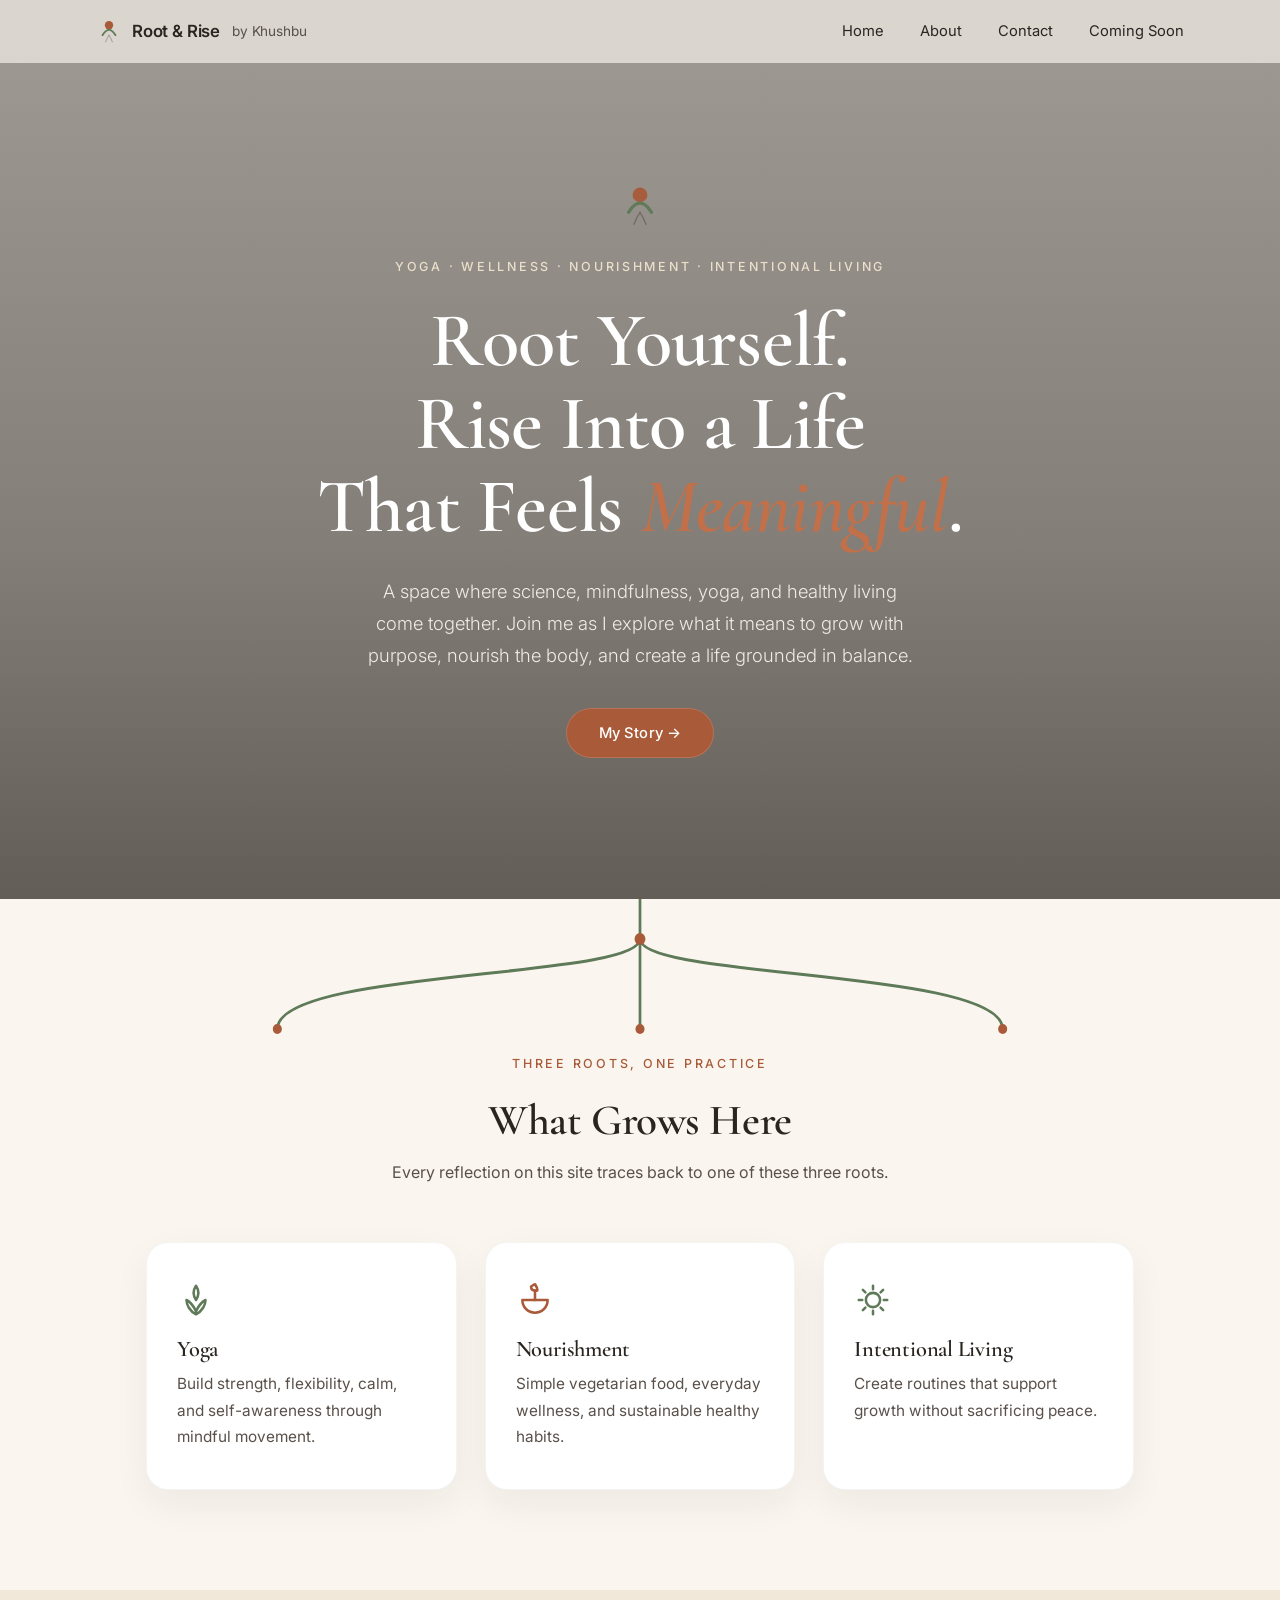
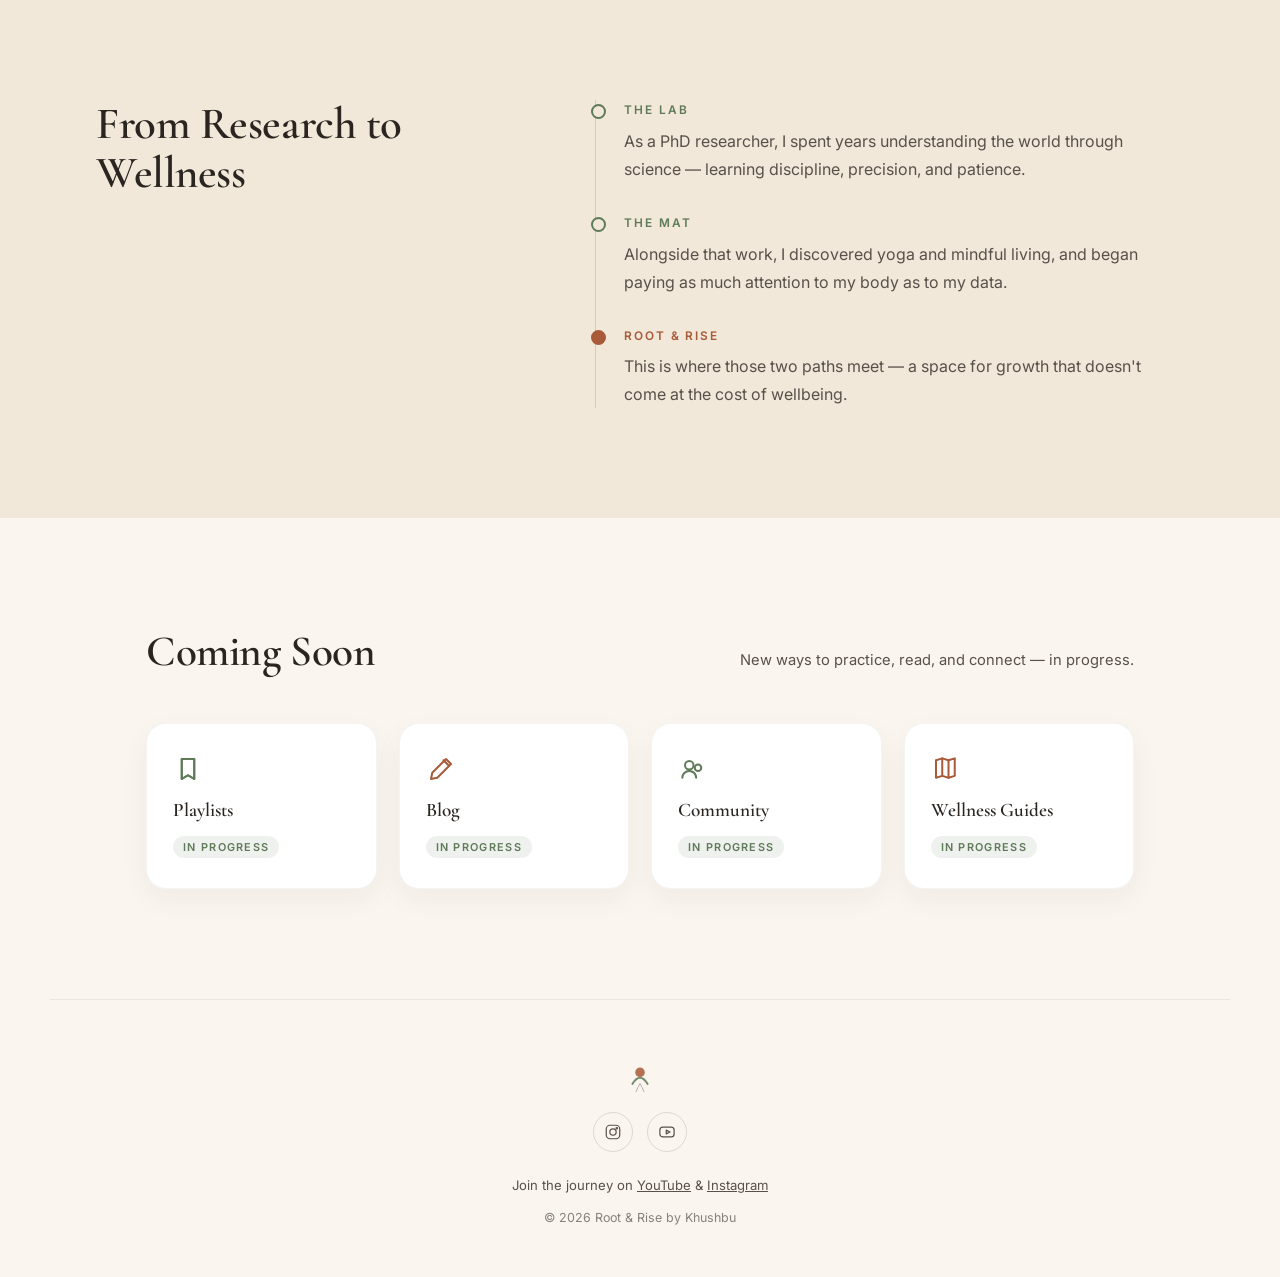
==== commit 0b557acc: "Revised version" ====
--- a/index.html
+++ b/index.html
@@ -21,6 +21,7 @@
   <div class="links">
     <a href="index.html">Home</a>
     <a href="about.html">About</a>
+    <a href="about.html#contact">Contact</a>
     <a href="#coming">Coming Soon</a>
   </div>
   <button class="nav-toggle" aria-label="Toggle menu" aria-expanded="false">
@@ -105,8 +106,8 @@
   </div>
   <div class="grid reveal">
     <div>
-      <svg viewBox="0 0 24 24" fill="none" stroke="#5F7A58" stroke-width="1.6" stroke-linecap="round" stroke-linejoin="round"><path d="M4 5c2-1 5-1 7 0v14c-2-1-5-1-7 0V5z"/><path d="M20 5c-2-1-5-1-7 0v14c2-1 5-1 7 0V5z"/></svg>
-      <span class="label">Courses</span>
+      <svg viewBox="0 0 24 24" fill="none" stroke="#5F7A58" stroke-width="1.6" stroke-linecap="round" stroke-linejoin="round"><path d="M7 4h10v16l-5-3-5 3V4z"/><path d="M7 4h10v16l-5-3-5 3V4z"/></svg>
+      <span class="label">Playlists</span>
       <span class="tag">In progress</span>
     </div>
     <div>
@@ -130,10 +131,10 @@
 <footer>
   <img class="footer-mark" src="assets/img/logo.svg" alt="">
   <div class="social">
-    <a href="#" aria-label="Instagram — coming soon"><svg viewBox="0 0 24 24" fill="none" stroke="currentColor" stroke-width="1.6" stroke-linecap="round" stroke-linejoin="round"><rect x="3" y="3" width="18" height="18" rx="5"/><circle cx="12" cy="12" r="4.2"/><circle cx="17" cy="7" r="1"/></svg></a>
-    <a href="#" aria-label="YouTube — coming soon"><svg viewBox="0 0 24 24" fill="none" stroke="currentColor" stroke-width="1.6" stroke-linecap="round" stroke-linejoin="round"><rect x="2.5" y="5.5" width="19" height="13" rx="4"/><path d="M11 9.5l5 2.5-5 2.5v-5z"/></svg></a>
+    <a href="https://www.instagram.com/rootandrisebykhushbu/" target="_blank" rel="noopener noreferrer" aria-label="Instagram"><svg viewBox="0 0 24 24" fill="none" stroke="currentColor" stroke-width="1.6" stroke-linecap="round" stroke-linejoin="round"><rect x="3" y="3" width="18" height="18" rx="5"/><circle cx="12" cy="12" r="4.2"/><circle cx="17" cy="7" r="1"/></svg></a>
+    <a href="https://www.youtube.com/@RootandRisebyKhushbu" target="_blank" rel="noopener noreferrer" aria-label="YouTube"><svg viewBox="0 0 24 24" fill="none" stroke="currentColor" stroke-width="1.6" stroke-linecap="round" stroke-linejoin="round"><rect x="2.5" y="5.5" width="19" height="13" rx="4"/><path d="M11 9.5l5 2.5-5 2.5v-5z"/></svg></a>
   </div>
-  <p class="fine">Instagram & YouTube — coming soon</p>
+  <p class="fine">Join the journey on <a href="https://www.youtube.com/@RootandRisebyKhushbu" target="_blank" rel="noopener noreferrer">YouTube</a> & <a href="https://www.instagram.com/rootandrisebykhushbu/" target="_blank" rel="noopener noreferrer">Instagram</a></p>
   <p class="copyright">© 2026 Root & Rise by Khushbu</p>
 </footer>
 
--- a/assets/css/style.css
+++ b/assets/css/style.css
@@ -233,9 +233,114 @@
   font-family:var(--serif);font-size:1.5rem;font-style:italic;color:var(--ink);
   margin-top:22px;line-height:1.5;border-left:3px solid var(--terracotta-deep);padding-left:22px;
 }
-.about-body{max-width:680px;margin:0 auto;padding:0 var(--pad) 40px}
+.about-body{max-width:680px;margin:0 auto;padding:0 var(--pad) 40px;display:flow-root}
 .about-body p{font-size:1.05rem;margin-bottom:22px}
 .about-body p:last-of-type{margin-bottom:0}
+
+.portrait{
+  position:relative;width:240px;margin-bottom:24px;
+  border-radius:22px;overflow:hidden;
+  box-shadow:0 14px 36px rgba(42,37,33,.1);border:1px solid rgba(42,37,33,.06);
+}
+.portrait-left{float:left;margin:6px 36px 24px 0}
+.portrait-right{float:right;margin:6px 0 24px 36px}
+.portrait img{width:100%;aspect-ratio:4/5;object-fit:cover;display:block}
+.portrait .badge{
+  position:absolute;left:12px;bottom:12px; right: 12px; background:rgba(250,246,239,.92);
+  backdrop-filter:blur(6px);padding:6px 12px;border-radius:20px;
+  font-size:.66rem;letter-spacing:.1em;text-transform:uppercase;font-weight:600;
+  color:var(--ink-soft);
+}
+
+@media (max-width:560px){
+  .portrait,.portrait-left,.portrait-right{float:none;width:200px;margin:0 auto 28px;display:block}
+}
+
+/* ============================================
+   Moments gallery — elegant asymmetric mosaic
+   Constrained to the content column width so it
+   doesn't outsize the surrounding text, with a
+   click-to-enlarge lightbox.
+   ============================================ */
+.moments{max-width:1000px;margin:20px auto 0;padding:60px 24px 0}
+.moments-head{text-align:center;max-width:480px;margin:0 auto 36px}
+.moments-head h2{font-size:clamp(1.6rem,2.8vw,2.1rem);margin-top:6px}
+
+.moments-grid{
+  display:grid;
+  grid-template-columns:repeat(4,1fr);
+  grid-template-rows:repeat(3,200px);
+  grid-template-areas:
+    "a a b c"
+    "a a b d"
+    "e f f g";
+  gap:12px;
+}
+.m{
+  position:relative;overflow:hidden;border-radius:13px;margin:0;cursor:zoom-in;
+  box-shadow:0 8px 20px rgba(42,37,33,.07);border:1px solid rgba(42,37,33,.05);
+  background:none;padding:0;
+}
+.m img{width:100%;height:100%;object-fit:cover;display:block;transition:transform .6s var(--ease)}
+.m:hover img{transform:scale(1.06)}
+.m1{grid-area:a}.m2{grid-area:b}.m3{grid-area:c}.m4{grid-area:d}
+.m5{grid-area:e}.m6{grid-area:f}.m7{grid-area:g}
+
+@media (max-width:560px){
+  .moments-grid{
+    grid-template-columns:repeat(3,1fr);
+    grid-template-rows:none;
+    grid-template-areas:none;
+    gap:8px;
+  }
+  .m{aspect-ratio:1;grid-area:auto !important}
+}
+
+/* Lightbox */
+.lightbox{
+  position:fixed;inset:0;z-index:200;display:flex;align-items:center;justify-content:center;
+  background:rgba(24,20,17,.92);opacity:0;pointer-events:none;
+  transition:opacity .3s var(--ease);padding:40px;
+}
+.lightbox.open{opacity:1;pointer-events:auto}
+.lightbox img{
+  max-width:100%;max-height:85vh;border-radius:10px;
+  box-shadow:0 30px 70px rgba(0,0,0,.5);
+  transform:scale(.97);transition:transform .3s var(--ease);
+}
+.lightbox.open img{transform:scale(1)}
+.lightbox-close{
+  position:absolute;top:24px;right:28px;background:none;border:none;color:#fff;
+  font-size:2rem;line-height:1;cursor:pointer;opacity:.8;transition:opacity .2s var(--ease);
+  width:44px;height:44px;display:flex;align-items:center;justify-content:center;
+}
+.lightbox-close:hover{opacity:1}
+
+/* ============================================
+   Photo watermark — quiet brand mark sat in the
+   top-left of every photo on the About page.
+   (Placed after .portrait img / .m img above so
+   its own img sizing always wins the cascade.)
+   ============================================ */
+.watermark{
+  position:absolute;top:14px;
+  right:14px;
+  left:auto;z-index:2;
+  display:flex;align-items:center;gap:7px;
+  padding:6px 13px 6px 9px;border-radius:30px;
+  background: rgba(250,246,239,.45);
+  border: 1px solid rgba(255,255,255,.15);
+  backdrop-filter:blur(7px);-webkit-backdrop-filter:blur(7px);
+  pointer-events:none;
+}
+.watermark img{width:15px !important;height:15px !important;object-fit:contain !important;filter:brightness(0) invert(1);opacity:.95;flex-shrink:0}
+.watermark span{
+  font-family:var(--serif);font-style:italic;font-weight:600;
+  font-size:.8rem;line-height:1;color:#fff;letter-spacing:.01em;white-space:nowrap;
+}
+.watermark-sm{top:10px;right:10px;padding:5px 10px 5px 7px;gap:5px}
+.watermark-sm img{width:11px !important;height:11px !important}
+.watermark-sm span{font-size:.64rem}
 
 .ethos{max-width:var(--max);margin:60px auto 0;padding:0 var(--pad) 120px;display:grid;grid-template-columns:1fr 1fr;gap:24px}
 .ethos-card{background:#fff;border-radius:22px;padding:38px;box-shadow:0 14px 36px rgba(42,37,33,.06);border:1px solid rgba(42,37,33,.05)}
@@ -247,6 +352,46 @@
 
 @media (max-width:700px){
   .ethos{grid-template-columns:1fr}
+}
+
+/* ============================================
+   Contact
+   ============================================ */
+.contact{background:var(--cream-deep);padding:110px var(--pad) 120px}
+.contact-inner{max-width:600px;margin:0 auto;text-align:center}
+.contact-inner h2{font-size:clamp(2rem,3.6vw,2.7rem)}
+.contact-inner > p.lead{margin-top:14px;max-width:440px;margin-left:auto;margin-right:auto}
+
+.contact-form{
+  margin-top:46px;text-align:left;display:flex;flex-direction:column;gap:22px;
+  background:#fff;padding:42px clamp(24px,5vw,48px);border-radius:24px;
+  box-shadow:0 16px 40px rgba(42,37,33,.07);border:1px solid rgba(42,37,33,.05);
+}
+.field{display:flex;flex-direction:column;gap:8px}
+.field label{
+  font-size:.74rem;letter-spacing:.14em;text-transform:uppercase;
+  color:var(--ink-soft);font-weight:600;
+}
+.field input,.field textarea{
+  font-family:var(--sans);font-size:.97rem;color:var(--ink);
+  padding:13px 16px;border-radius:12px;border:1px solid rgba(42,37,33,.16);
+  background:var(--cream);transition:border-color .3s var(--ease), box-shadow .3s var(--ease);
+}
+.field input:focus-visible,.field textarea:focus-visible{
+  outline:none;border-color:var(--terracotta-deep);box-shadow:0 0 0 3px rgba(194,112,74,.14);
+}
+.field textarea{resize:vertical;min-height:140px;line-height:1.6}
+.contact-form .btn{
+  align-self:flex-start;border:none;cursor:pointer;font-family:var(--sans);font-size:.92rem;
+}
+.contact-form .btn:disabled{opacity:.55;cursor:not-allowed;transform:none}
+.contact-form .hp-field{position:absolute;left:-9999px;width:1px;height:1px;opacity:0;pointer-events:none}
+.form-status{font-size:.86rem;min-height:1.3em;margin:0}
+.form-status.success{color:var(--sage-deep);font-weight:500}
+.form-status.error{color:var(--terracotta-deep);font-weight:500}
+
+@media (max-width:560px){
+  .contact-form{padding:32px 22px}
 }
 
 /* ============================================
@@ -266,3 +411,4 @@
   .hero h1{font-size:2.4rem}
   .about-hero .big{font-size:1.25rem}
 }
+
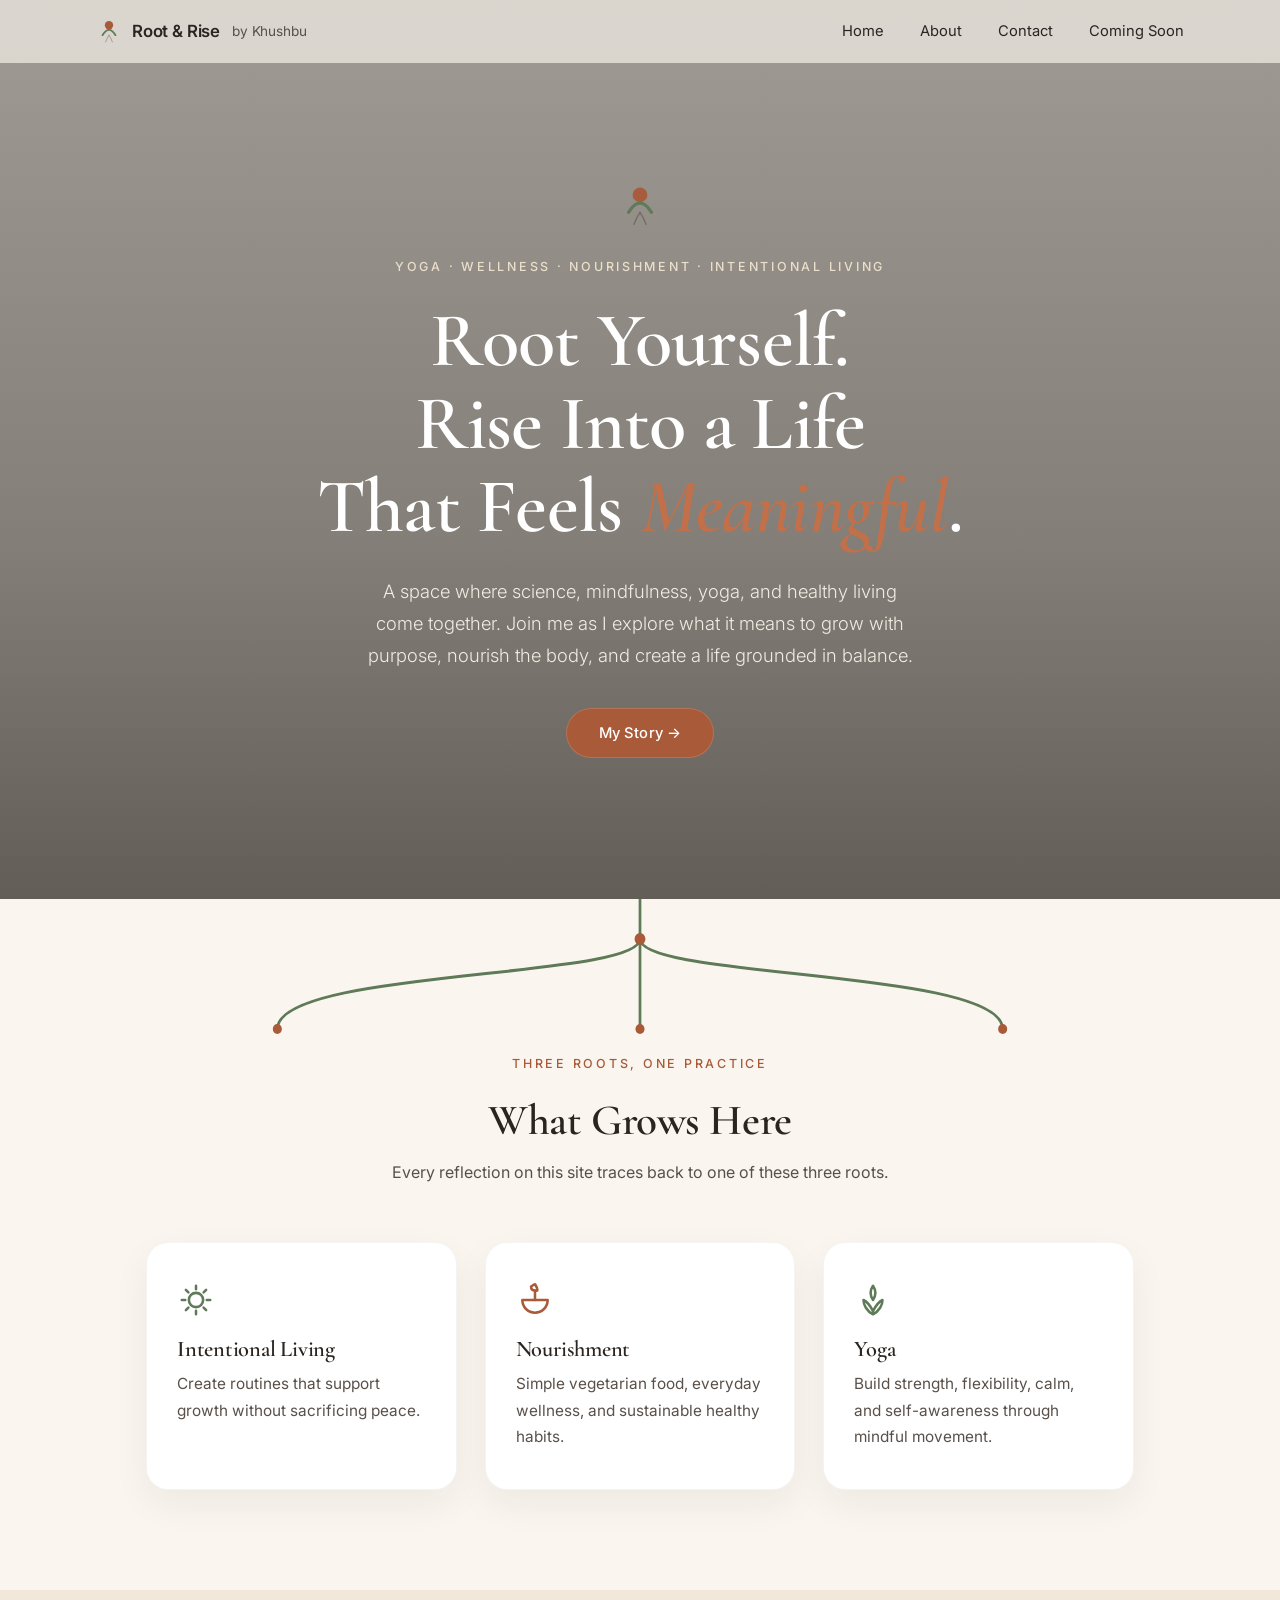
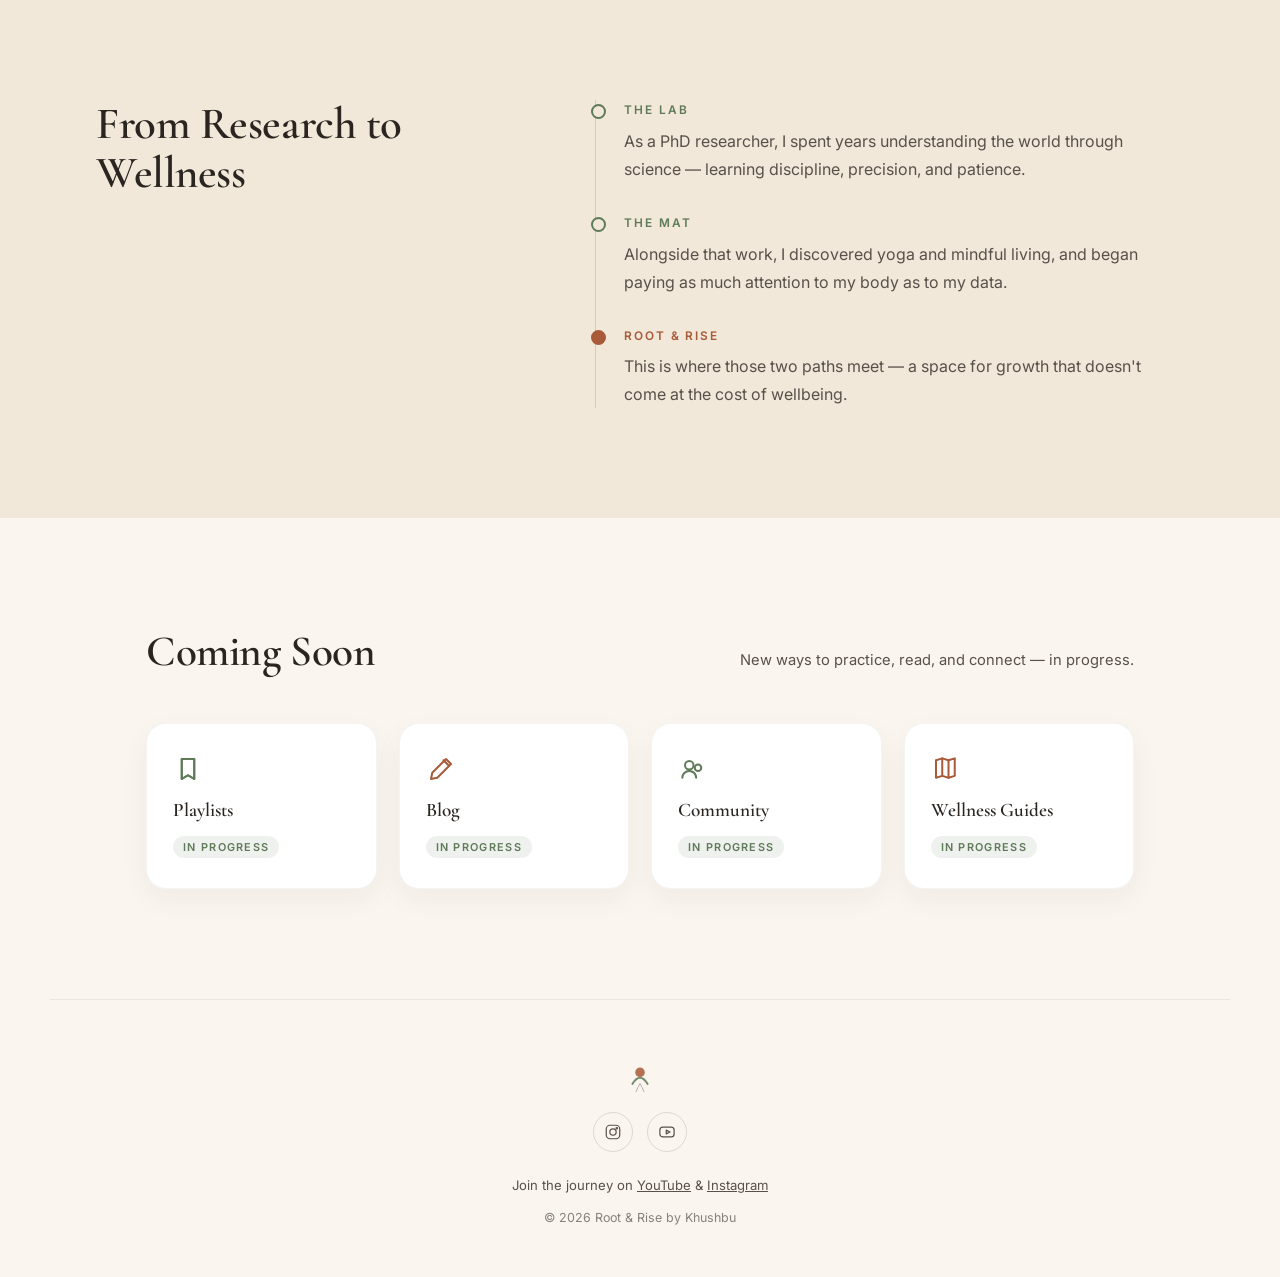
==== commit d3898c03: "Update index" ====
--- a/index.html
+++ b/index.html
@@ -60,10 +60,10 @@
       <p>Every reflection on this site traces back to one of these three roots.</p>
     </div>
     <div class="grid-3">
-      <article class="card reveal">
-        <svg class="icon" viewBox="0 0 24 24" fill="none" stroke="#5F7A58" stroke-width="1.6" stroke-linecap="round" stroke-linejoin="round"><path d="M12 21c-4-2-6-6-6-9 2 1 4 3 6 7 2-4 4-6 6-7 0 3-2 7-6 9z"/><path d="M12 12c-2-3-2-6 0-9 2 3 2 6 0 9z"/></svg>
-        <h3>Yoga</h3>
-        <p>Build strength, flexibility, calm, and self-awareness through mindful movement.</p>
+            <article class="card reveal">
+        <svg class="icon" viewBox="0 0 24 24" fill="none" stroke="#5F7A58" stroke-width="1.6" stroke-linecap="round" stroke-linejoin="round"><circle cx="12" cy="12" r="4.5"/><path d="M12 3v2.2M12 18.8V21M3 12h2.2M18.8 12H21M5.6 5.6l1.6 1.6M16.8 16.8l1.6 1.6M5.6 18.4l1.6-1.6M16.8 7.2l1.6-1.6"/></svg>
+        <h3>Intentional Living</h3>
+        <p>Create routines that support growth without sacrificing peace.</p>
       </article>
       <article class="card reveal">
         <svg class="icon" viewBox="0 0 24 24" fill="none" stroke="#A85A39" stroke-width="1.6" stroke-linecap="round" stroke-linejoin="round"><path d="M4 12h16c0 4.5-3.5 8-8 8s-8-3.5-8-8z"/><path d="M12 12V6"/><path d="M12 6c-1.5 0-2.5-1-2.5-2.5C10.5 3 11.5 2 12 2c.5 1 1.5 2 1.5 3.5C13.5 6.5 13 6 12 6z"/></svg>
@@ -71,9 +71,9 @@
         <p>Simple vegetarian food, everyday wellness, and sustainable healthy habits.</p>
       </article>
       <article class="card reveal">
-        <svg class="icon" viewBox="0 0 24 24" fill="none" stroke="#5F7A58" stroke-width="1.6" stroke-linecap="round" stroke-linejoin="round"><circle cx="12" cy="12" r="4.5"/><path d="M12 3v2.2M12 18.8V21M3 12h2.2M18.8 12H21M5.6 5.6l1.6 1.6M16.8 16.8l1.6 1.6M5.6 18.4l1.6-1.6M16.8 7.2l1.6-1.6"/></svg>
-        <h3>Intentional Living</h3>
-        <p>Create routines that support growth without sacrificing peace.</p>
+        <svg class="icon" viewBox="0 0 24 24" fill="none" stroke="#5F7A58" stroke-width="1.6" stroke-linecap="round" stroke-linejoin="round"><path d="M12 21c-4-2-6-6-6-9 2 1 4 3 6 7 2-4 4-6 6-7 0 3-2 7-6 9z"/><path d="M12 12c-2-3-2-6 0-9 2 3 2 6 0 9z"/></svg>
+        <h3>Yoga</h3>
+        <p>Build strength, flexibility, calm, and self-awareness through mindful movement.</p>
       </article>
     </div>
   </section>
